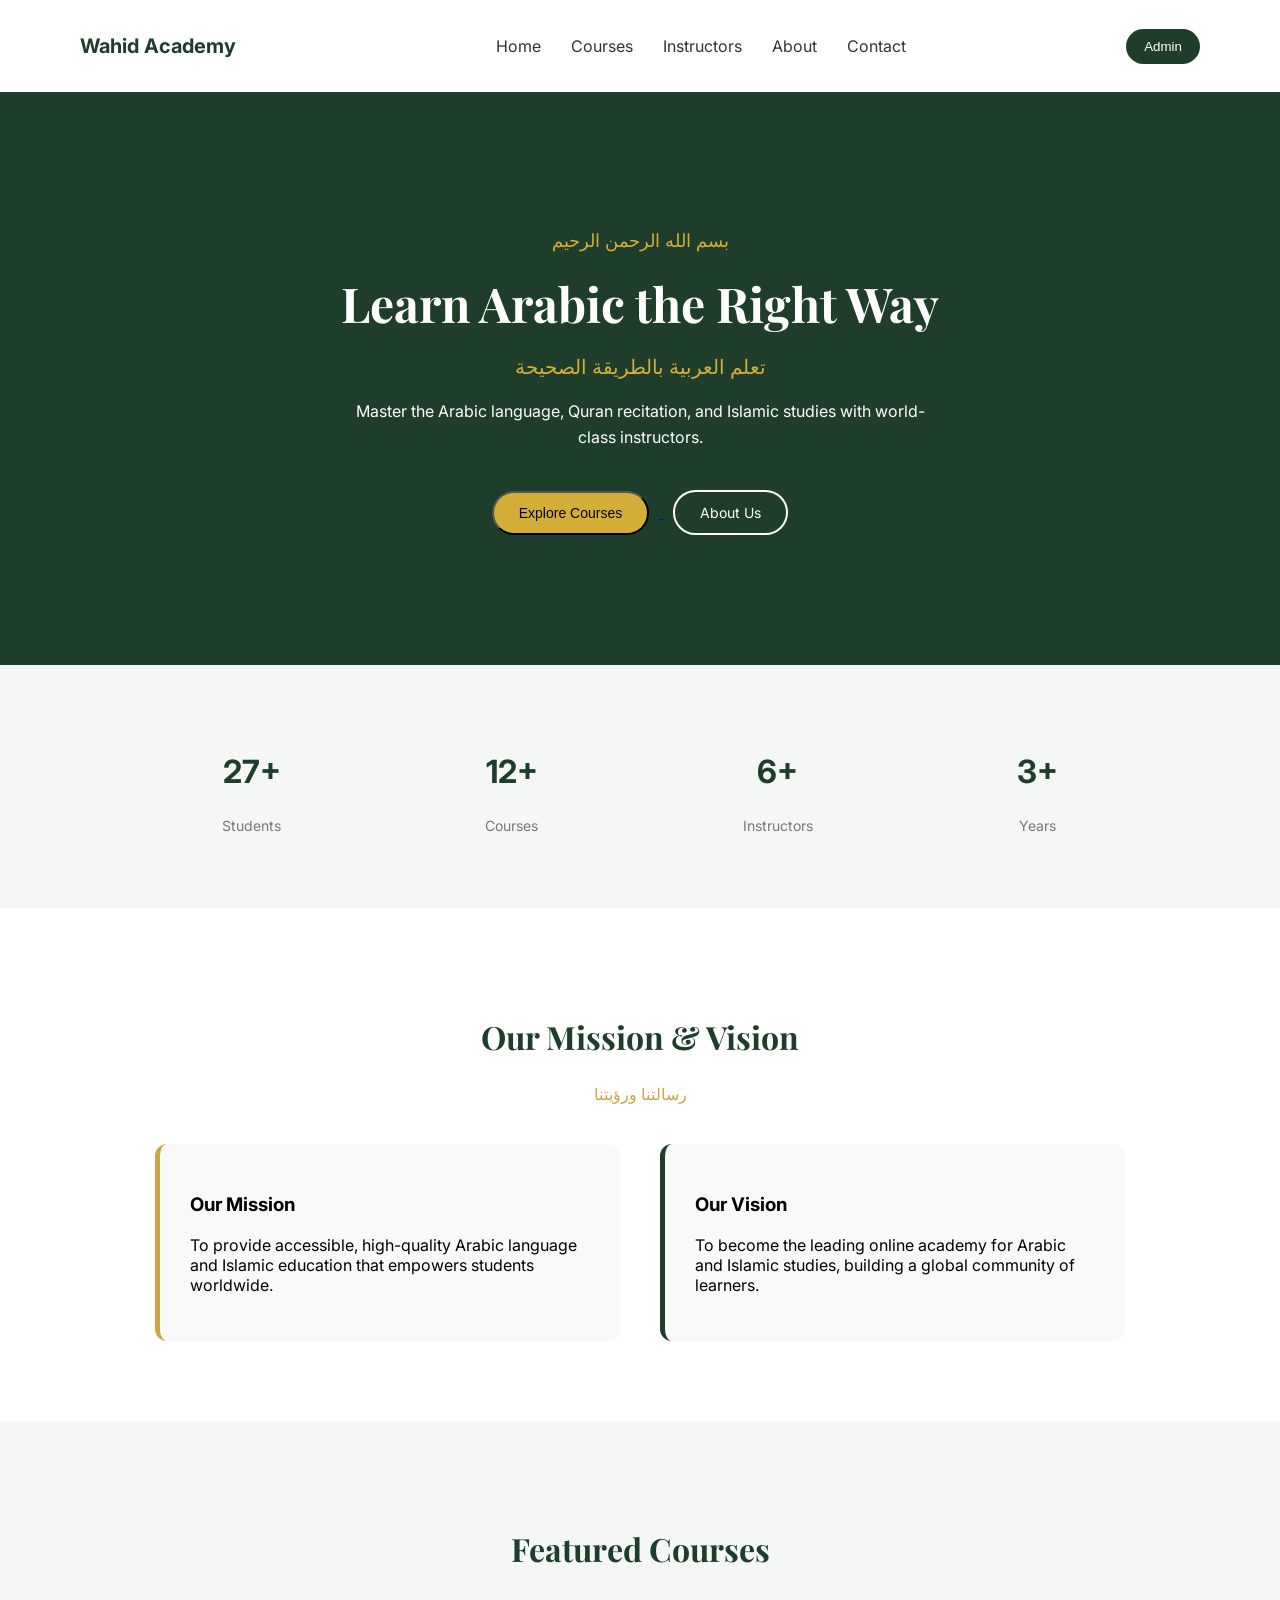
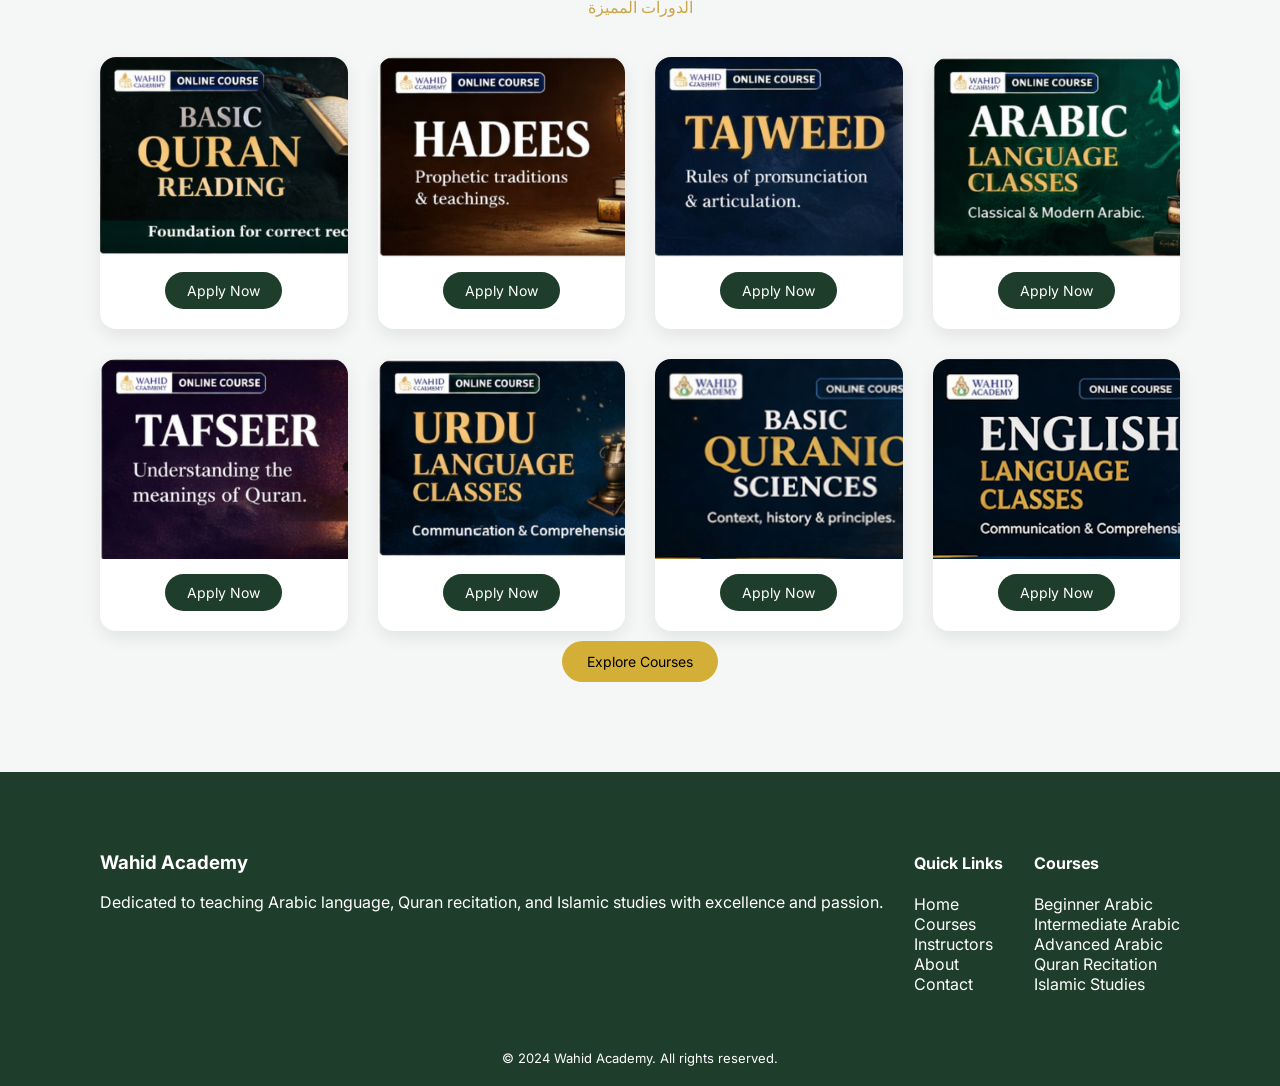
==== index.html @ 6354a17c "Add files via upload" ====
<!DOCTYPE html>
<html lang="en">
<head>
  <meta charset="UTF-8">
  <title>Wahid Academy</title>

  <!-- Google Font -->
  <link href="https://fonts.googleapis.com/css2?family=Playfair+Display:wght@600&family=Inter&display=swap" rel="stylesheet">

  <link rel="stylesheet" href="style.css">
</head>

<body>

<nav class="navbar">
  <div class="logo">Wahid Academy</div>

  <ul class="nav-links">
    <li><a href="index.html" class="nav-link home">Home</a></li>
    <li><a href="courses.html" class="nav-link courses">Courses</a></li>
    <li><a href="instructors.html" class="nav-link instructors">Instructors</a></li>
    <li><a href="about.html" class="nav-link about">About</a></li>
    <li><a href="contact.html" class="nav-link contact">Contact</a></li>
  </ul>

  <button class="admin-btn">Admin</button>
</nav>

  <!-- HERO SECTION -->
  <section class="hero">

    <p class="arabic-top">بسم الله الرحمن الرحيم</p>

    <h1>Learn Arabic the Right Way</h1>

    <p class="arabic-sub">تعلم العربية بالطريقة الصحيحة</p>

    <p class="description">
      Master the Arabic language, Quran recitation, and Islamic studies
      with world-class instructors.
    </p>

    <div class="hero-buttons">
<a href="courses.html">
  <button class="btn primary">Explore Courses</button>
</a><a href="about.html" class="btn outline">About Us</a>    </div>

  </section>



<!-- STATS -->
<section class="stats">

  <div class="stat">
    <h2>27+</h2>
    <p>Students</p>
  </div>

  <div class="stat">
    <h2>12+</h2>
    <p>Courses</p>
  </div>

  <div class="stat">
    <h2>6+</h2>
    <p>Instructors</p>
  </div>

  <div class="stat">
    <h2>3+</h2>
    <p>Years</p>
  </div>

</section>

<section class="mission-section">

  <h2 class="section-title">Our Mission & Vision</h2>
  <p class="arabic-title">رسالتنا ورؤيتنا</p>

  <div class="mission-cards">

    <div class="card mission">
      <h3>Our Mission</h3>
      <p>
        To provide accessible, high-quality Arabic language and Islamic education
        that empowers students worldwide.
      </p>
    </div>

    <div class="card vision">
      <h3>Our Vision</h3>
      <p>
        To become the leading online academy for Arabic and Islamic studies,
        building a global community of learners.
      </p>
    </div>

  </div>

</section>

<section class="courses-section">

  <h2 class="section-title">Featured Courses</h2>
  <p class="arabic-title">الدورات المميزة</p>

 <div class="courses-grid">

  <div class="course-card">
    <img src="images/quran.png">
<a href="https://forms.gle/Cb4EhrpAyU4jkwCt6" target="_blank" class="apply-btn">
  Apply Now
</a></div>

  <div class="course-card">
    <img src="images/hadees.png">
<a href="https://forms.gle/Cb4EhrpAyU4jkwCt6" target="_blank" class="apply-btn">
  Apply Now
</a>  </div>

  <div class="course-card">
    <img src="images/tajweed.png">
<a href="https://forms.gle/Cb4EhrpAyU4jkwCt6" target="_blank" class="apply-btn">
  Apply Now
</a>  </div>

  <div class="course-card">
    <img src="images/arabic.png">
<a href="https://forms.gle/Cb4EhrpAyU4jkwCt6" target="_blank" class="apply-btn">
  Apply Now
</a>  </div>

  <div class="course-card">
    <img src="images/tafseer.png">
<a href="https://forms.gle/Cb4EhrpAyU4jkwCt6" target="_blank" class="apply-btn">
  Apply Now
</a>  </div>

  <div class="course-card">
    <img src="images/urdu.png">
<a href="https://forms.gle/Cb4EhrpAyU4jkwCt6" target="_blank" class="apply-btn">
  Apply Now
</a>  </div>

  <div class="course-card">
    <img src="images/quranic.png">
<a href="https://forms.gle/Cb4EhrpAyU4jkwCt6" target="_blank" class="apply-btn">
  Apply Now
</a>  </div>

  <div class="course-card">
    <img src="images/english.png">
<a href="https://forms.gle/Cb4EhrpAyU4jkwCt6" target="_blank" class="apply-btn">
  Apply Now
</a>  </div>

</div>

<a href="courses.html" class="btn primary">Explore Courses</a>
</section>

<footer class="footer">

  <div class="footer-container">

    <!-- Left -->
    <div class="footer-col">
      <h3>Wahid Academy</h3>
      <p>
        Dedicated to teaching Arabic language, Quran recitation,
        and Islamic studies with excellence and passion.
      </p>
    </div>

    <!-- Middle -->
    <div class="footer-col">
      <h4>Quick Links</h4>
      <ul>
        <li>Home</li>
        <li>Courses</li>
        <li>Instructors</li>
        <li>About</li>
        <li>Contact</li>
      </ul>
    </div>

    <!-- Right -->
    <div class="footer-col">
      <h4>Courses</h4>
      <ul>
        <li>Beginner Arabic</li>
        <li>Intermediate Arabic</li>
        <li>Advanced Arabic</li>
        <li>Quran Recitation</li>
        <li>Islamic Studies</li>
      </ul>
    </div>

  </div>

  <div class="footer-bottom">
    © 2024 Wahid Academy. All rights reserved.
  </div>

</footer>










</body>
</html>
---- style.css ----
body {
  margin: 0;
  font-family: 'Inter', sans-serif;
  background-color: #f4f7f6;
}

/* NAVBAR */
.navbar {
  display: flex;
  justify-content: space-between;
  align-items: center;
  padding: 20px 80px;
  background: #ffffff;
}

.logo {
  font-weight: bold;
  font-size: 20px;
  color: #1f3d2b;
}

.logo a {
  text-decoration: none;
  color: #1f3d2b;
}

.nav-links {
  list-style: none;
  display: flex;
  gap: 30px;
}

.nav-links a {
  text-decoration: none;
  color: #333;
}

.nav-links a.active {
  color: #caa64b;
  border-bottom: 2px solid #caa64b;
  padding-bottom: 3px;
}

.admin-btn {
  background: #1f3d2b;
  color: white;
  border: none;
  padding: 10px 18px;
  border-radius: 20px;
}

/* HERO */
.hero {
  background-color: #1f3d2b;
  color: white;
  text-align: center;
  padding: 120px 20px;
}

.hero h1 {
  font-family: 'Playfair Display', serif;
  font-size: 48px;
  margin: 20px 0;
}

.arabic-top,
.arabic-sub {
  color: #d4af37;
}

.arabic-top {
  font-size: 18px;
}

.arabic-sub {
  font-size: 20px;
}

.description {
  max-width: 600px;
  margin: 20px auto 0;
  line-height: 1.6;
}

.hero-buttons {
  margin-top: 30px;
}

.btn {
  padding: 12px 25px;
  margin: 10px;
  border-radius: 25px;
  cursor: pointer;
  font-size: 14px;
  text-decoration: none;
  display: inline-block;
}

.primary {
  background: #d4af37;
  color: black;
}

.outline {
  background: transparent;
  border: 2px solid white;
  color: white;
}

/* STATS */
.stats {
  display: flex;
  justify-content: space-around;
  padding: 60px 120px;
  text-align: center;
}

.stat h2 {
  color: #1f3d2b;
  font-size: 32px;
}

.stat p {
  color: #777;
  font-size: 14px;
}

/* MISSION */
.mission-section {
  padding: 80px 100px;
  background: #fff;
  text-align: center;
}

.section-title {
  font-size: 32px;
  color: #1f3d2b;
  font-family: 'Playfair Display', serif;
}

.arabic-title {
  color: #caa64b;
  margin-bottom: 40px;
}

.mission-cards {
  display: flex;
  gap: 40px;
  justify-content: center;
}

.card {
  background: #f9f9f9;
  padding: 30px;
  border-radius: 12px;
  width: 400px;
  text-align: left;
}

.mission {
  border-left: 5px solid #caa64b;
}

.vision {
  border-left: 5px solid #1f3d2b;
}

/* COURSES */
.courses-section {
  padding: 80px 100px;
  text-align: center;
}

.courses-grid {
  display: grid;
  grid-template-columns: repeat(4, 1fr);
  gap: 30px;
  margin-top: 40px;
}

.course-card {
  background: #fff;
  border-radius: 16px;
  overflow: hidden;
  text-align: center;
  box-shadow: 0 6px 18px rgba(0,0,0,0.08);
  transition: 0.3s;

  display: flex;
  flex-direction: column;
  justify-content: space-between;
}

.course-card img {
  width: 100%;
  height: 200px;
  object-fit: cover;
  object-position: 0; /* ✅ as you wanted */
}

.course-card:hover {
  transform: translateY(-10px);
}

/* APPLY BUTTON */
.apply-btn {
  display: inline-block;
  margin: 15px auto 20px;
  padding: 10px 22px;
  background: #1f3d2b;
  color: #fff;
  text-decoration: none;
  border-radius: 25px;
  font-size: 14px;
  transition: 0.3s;
}

.apply-btn:hover {
  background: #caa64b;
  color: #000;
}

/* VIEW BUTTON */
.view-btn {
  margin-top: 40px;
  padding: 12px 30px;
  border: none;
  border-radius: 25px;
  background: #1f3d2b;
  color: white;
  cursor: pointer;
}

/* FOOTER */
.footer {
  background: #1f3d2b;
  color: #fff;
  padding: 60px 100px 20px;
}

.footer-container {
  display: flex;
  justify-content: space-between;
}

.footer-col ul {
  list-style: none;
  padding: 0;
}

.footer-bottom {
  text-align: center;
  margin-top: 40px;
  font-size: 13px;
}

/* ABOUT PAGE */
.about-hero {
  background: #1f3d2b;
  color: white;
  text-align: center;
  padding: 100px 20px;
}

.about-container {
  display: flex;
  gap: 60px;
  padding: 80px 100px;
}

.about-card {
  background: #1f3d2b;
  color: white;
  padding: 40px;
  border-radius: 16px;
}

/* VALUES */
.values-cards {
  display: flex;
  justify-content: center;
  gap: 30px;
  padding: 40px;
}

.value-card {
  background: #fff;
  padding: 30px;
  border-radius: 16px;
  width: 300px;
  text-align: center;
}

/* CONTACT */
.contact-container {
  display: flex;
  gap: 60px;
  padding: 80px 100px;
}

.contact-form {
  background: #fff;
  padding: 40px;
  border-radius: 16px;
}

/* INSTRUCTORS */
.instructors-section {
  padding: 100px;
  text-align: center;
}
/* INSTRUCTORS GRID */
.instructors-grid {
  display: grid;
  grid-template-columns: repeat(4, 1fr);
  gap: 40px;
  margin-top: 50px;
}

/* CARD */
.instructor-card {
  text-align: center;
}

/* IMAGE */
.instructor-card img {
  width: 100%;
  height: 260px;
  object-fit: cover;
  border-radius: 10px;
}

/* NAME */
.instructor-card h3 {
  margin-top: 15px;
  font-size: 18px;
  color: #1f3d2b;
}

/* ROLE */
.instructor-card p {
  font-size: 13px;
  color: #777;
  margin-top: 5px;
}
.instructor-card:hover {
  transform: translateY(-10px);
}

.instructor-card:hover img {
  transform: scale(1.05);
  transition: 0.3s;
}

.instructor-card {
  box-shadow: 0 5px 20px rgba(0,0,0,0.08);
  padding: 15px;
  border-radius: 12px;
  background: #fff;
}
.instructor-card h3 {
  margin-top: 15px;
  font-size: 18px;
  color: #1f3d2b;
}

.instructor-card p {
  font-size: 13px;
  color: #777;
  margin-top: 5px;
}

/* NAV LINKS */
.nav-links a {
  position: relative;
  text-decoration: none;
  color: #333;
  padding-bottom: 5px;
  transition: 0.3s;
}

/* HOVER EFFECT */
.nav-links a:hover {
  color: #caa64b;
}

/* UNDERLINE ANIMATION */
.nav-links a::after {
  content: "";
  position: absolute;
  width: 0%;
  height: 2px;
  left: 0;
  bottom: 0;
  background: #caa64b;
  transition: 0.3s;
}

.nav-links a:hover::after {
  width: 100%;
}

/* ACTIVE LINK (CURRENT PAGE) */
.nav-links a.active {
  color: #caa64b;
  font-weight: 600;
}

/* ACTIVE UNDERLINE ALWAYS VISIBLE */
.nav-links a.active::after {
  width: 100%;
}
@media (max-width: 768px) {
  .courses-grid {
    grid-template-columns: repeat(2, 1fr);
  }
}
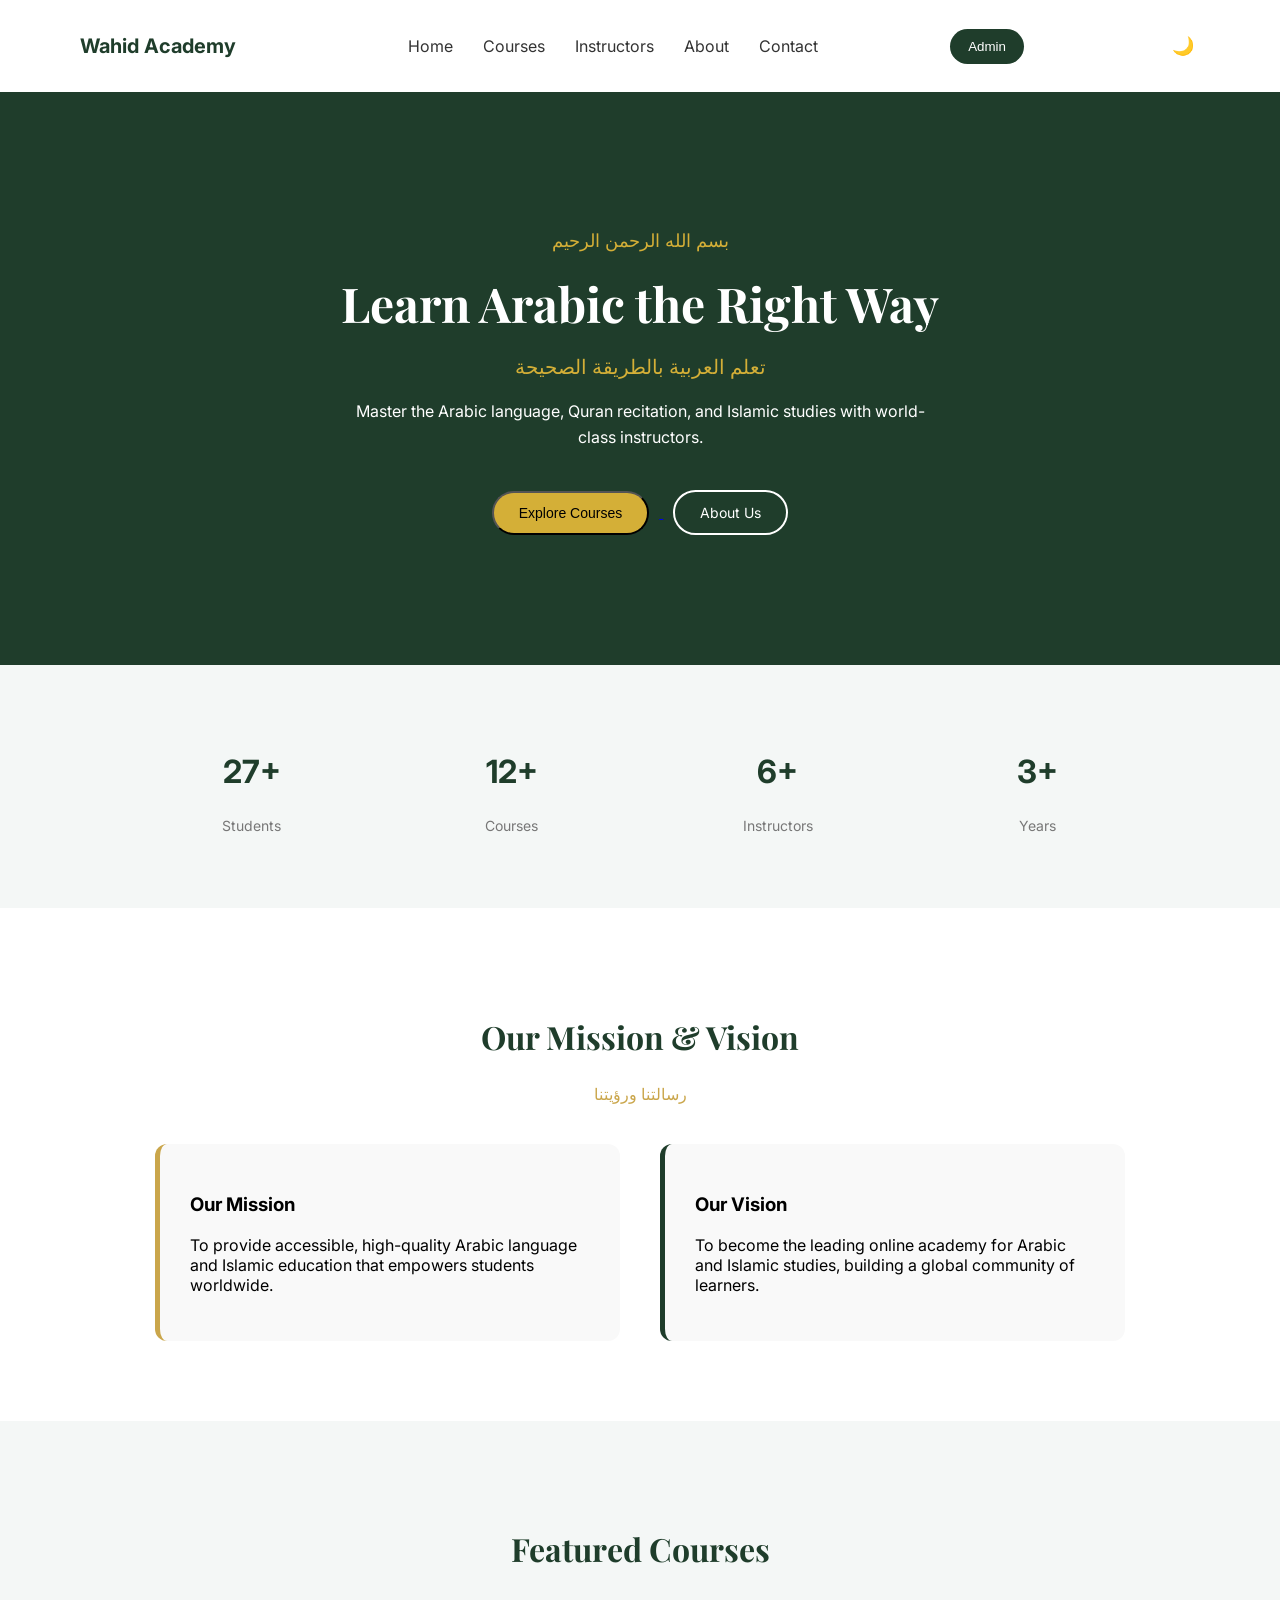
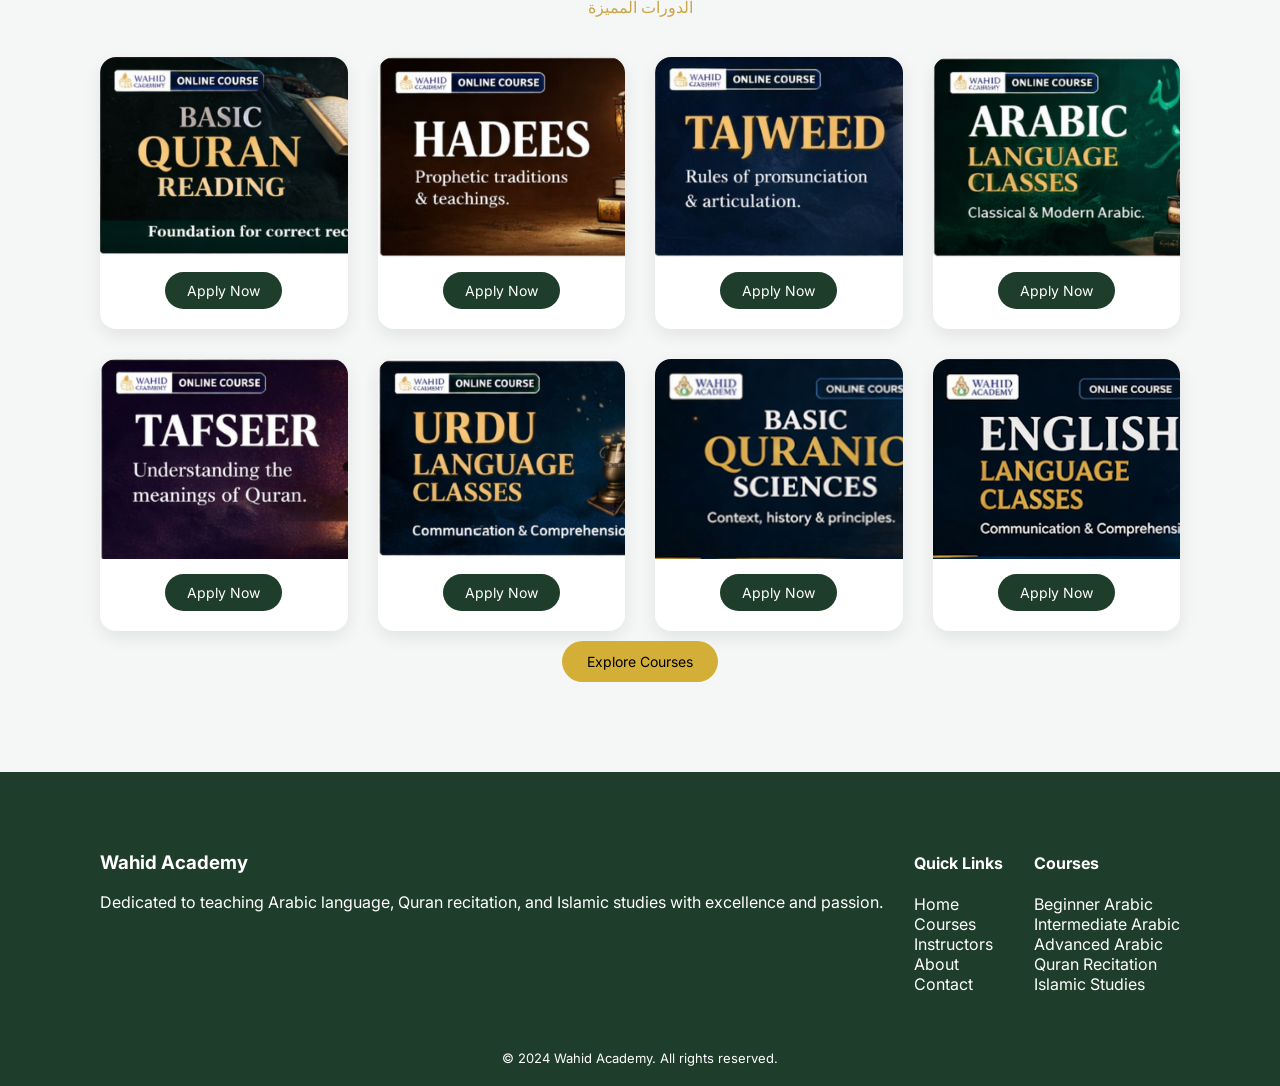
==== commit 119398bd: "Add files via upload" ====
--- a/index.html
+++ b/index.html
@@ -3,7 +3,7 @@
 <html lang="en">
 <head>
   <meta charset="UTF-8">
-  <title>Wahid Academy</title>
+  <title>Wahid Academy.</title>
 
   <!-- Google Font -->
   <link href="https://fonts.googleapis.com/css2?family=Playfair+Display:wght@600&family=Inter&display=swap" rel="stylesheet">
@@ -25,6 +25,7 @@
   </ul>
 
   <button class="admin-btn">Admin</button>
+  <button id="darkToggle" class="dark-btn">🌙</button>
 </nav>
 
   <!-- HERO SECTION -->
@@ -111,49 +112,49 @@
 
   <div class="course-card">
     <img src="images/quran.png">
-<a href="https://forms.gle/Cb4EhrpAyU4jkwCt6" target="_blank" class="apply-btn">
+<a href="https://forms.gle/CHpMtpKYuFc5ah2k8" target="_blank" class="apply-btn">
   Apply Now
 </a></div>
 
   <div class="course-card">
     <img src="images/hadees.png">
-<a href="https://forms.gle/Cb4EhrpAyU4jkwCt6" target="_blank" class="apply-btn">
+<a href="https://forms.gle/CHpMtpKYuFc5ah2k8" target="_blank" class="apply-btn">
   Apply Now
 </a>  </div>
 
   <div class="course-card">
     <img src="images/tajweed.png">
-<a href="https://forms.gle/Cb4EhrpAyU4jkwCt6" target="_blank" class="apply-btn">
+<a href="https://forms.gle/CHpMtpKYuFc5ah2k8" target="_blank" class="apply-btn">
   Apply Now
 </a>  </div>
 
   <div class="course-card">
     <img src="images/arabic.png">
-<a href="https://forms.gle/Cb4EhrpAyU4jkwCt6" target="_blank" class="apply-btn">
+<a href="https://forms.gle/CHpMtpKYuFc5ah2k8" target="_blank" class="apply-btn">
   Apply Now
 </a>  </div>
 
   <div class="course-card">
     <img src="images/tafseer.png">
-<a href="https://forms.gle/Cb4EhrpAyU4jkwCt6" target="_blank" class="apply-btn">
+<a href="https://forms.gle/CHpMtpKYuFc5ah2k8"target="_blank" class="apply-btn">
   Apply Now
 </a>  </div>
 
   <div class="course-card">
     <img src="images/urdu.png">
-<a href="https://forms.gle/Cb4EhrpAyU4jkwCt6" target="_blank" class="apply-btn">
+<a href="https://forms.gle/CHpMtpKYuFc5ah2k8" target="_blank" class="apply-btn">
   Apply Now
 </a>  </div>
 
   <div class="course-card">
     <img src="images/quranic.png">
-<a href="https://forms.gle/Cb4EhrpAyU4jkwCt6" target="_blank" class="apply-btn">
+<a href="https://forms.gle/CHpMtpKYuFc5ah2k8"target="_blank" class="apply-btn">
   Apply Now
 </a>  </div>
 
   <div class="course-card">
     <img src="images/english.png">
-<a href="https://forms.gle/Cb4EhrpAyU4jkwCt6" target="_blank" class="apply-btn">
+<a href="https://forms.gle/CHpMtpKYuFc5ah2k8" target="_blank" class="apply-btn">
   Apply Now
 </a>  </div>
 
@@ -211,7 +212,13 @@
 
 
 
-
+<script>
+  const toggle = document.getElementById("darkToggle");
+
+  toggle.addEventListener("click", () => {
+    document.body.classList.toggle("dark");
+  });
+</script>
 
 
 
--- a/style.css
+++ b/style.css
@@ -414,4 +414,159 @@
   .courses-grid {
     grid-template-columns: repeat(2, 1fr);
   }
+}
+
+/* DARK MODE BASE */
+body.dark {
+  background-color: #0f1720;
+  color: #ffffff;
+}
+
+/* NAVBAR */
+body.dark .navbar {
+  background: #111827;
+}
+
+/* CARDS */
+body.dark .card,
+body.dark .course-card,
+body.dark .about-card,
+body.dark .contact-form {
+  background: #1f2937;
+  color: #fff;
+}
+
+/* TEXT */
+body.dark p {
+  color: #ccc;
+}
+
+/* FOOTER */
+body.dark .footer {
+  background: #111827;
+}
+
+/* BUTTON */
+.dark-btn {
+  background: none;
+  border: none;
+  font-size: 18px;
+  cursor: pointer;
+  margin-left: 10px;
+}
+
+/* ===== DARK MODE ===== */
+
+body.dark {
+  background-color: #0f1720;
+  color: #ffffff;
+}
+
+/* NAVBAR */
+body.dark .navbar {
+  background: #111827;
+}
+
+/* HERO */
+body.dark .hero {
+  background: #111827;
+}
+
+/* TEXT */
+body.dark p,
+body.dark h1,
+body.dark h2,
+body.dark h3 {
+  color: #ffffff;
+}
+
+/* CARDS */
+body.dark .card,
+body.dark .course-card,
+body.dark .contact-form,
+body.dark .about-card {
+  background: #1f2937;
+  color: #fff;
+}
+
+/* STATS */
+body.dark .stats {
+  background: #0f1720;
+}
+
+/* FOOTER */
+body.dark .footer {
+  background: #111827;
+}
+
+/* BUTTON */
+.dark-btn {
+  background: none;
+  border: none;
+  font-size: 18px;
+  cursor: pointer;
+  margin-left: 10px;
+}
+
+body {
+  transition: all 0.3s ease;
+}
+
+/* CONTACT PAGE DARK MODE */
+
+body.dark .contact-container {
+  background: #0f1720;
+}
+
+body.dark .contact-info {
+  color: #ffffff;
+}
+
+body.dark .contact-form {
+  background: #1f2937;
+  color: #fff;
+}
+
+body.dark input,
+body.dark textarea {
+  background: #111827;
+  color: #fff;
+  border: 1px solid #444;
+}
+/* JOIN AS LECTURER */
+.join-lecturer {
+  text-align: center;
+  margin: 30px 0 50px;
+}
+
+.join-text {
+  color: #777;
+  margin-bottom: 10px;
+  font-size: 14px;
+}
+
+.join-btn {
+  display: inline-block;
+  padding: 12px 30px;
+  background: #caa64b;
+  color: #000;
+  border-radius: 25px;
+  text-decoration: none;
+  font-weight: 500;
+  transition: 0.3s;
+}
+
+.join-btn:hover {
+  background: #1f3d2b;
+  color: #fff;
+}
+
+/* DARK MODE SUPPORT */
+body.dark .join-text {
+  color: #ccc;
+}
+
+body.dark .join-btn {
+  background: #caa64b;
+  color: #000;
 }
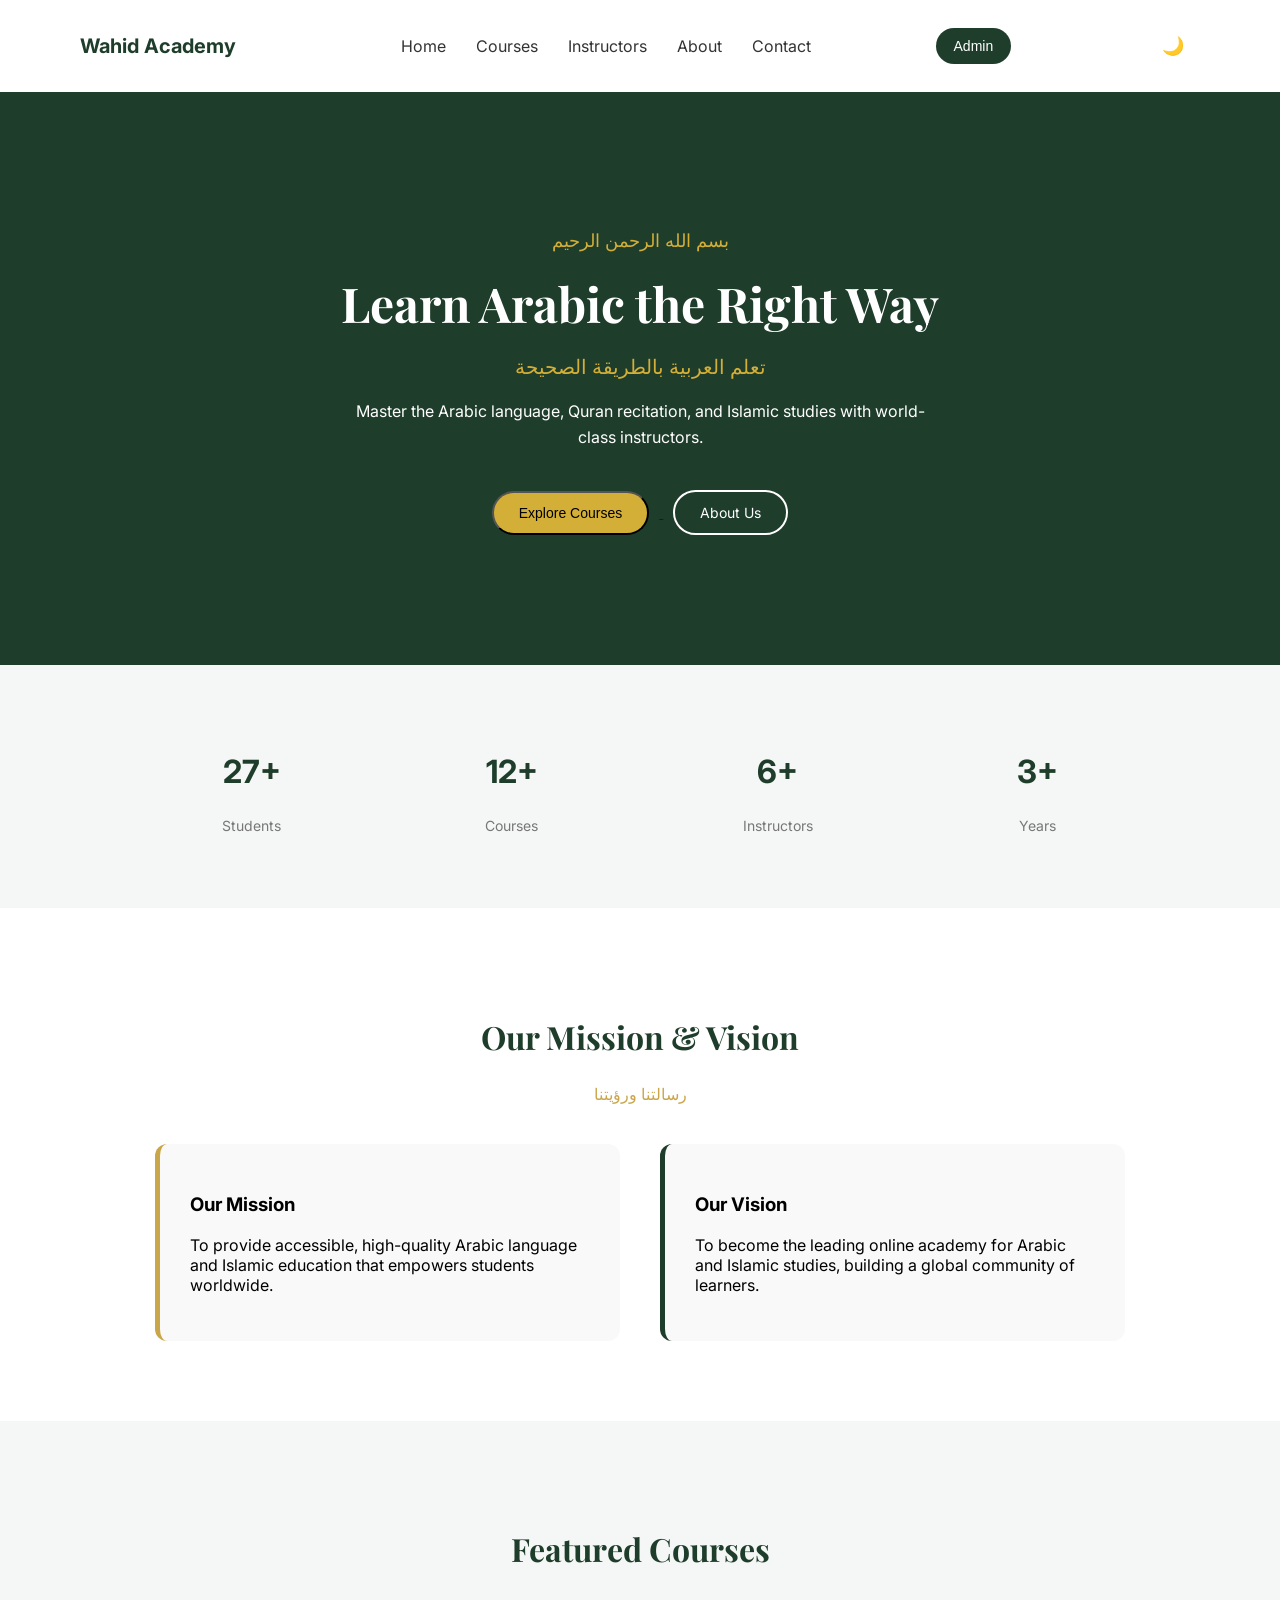
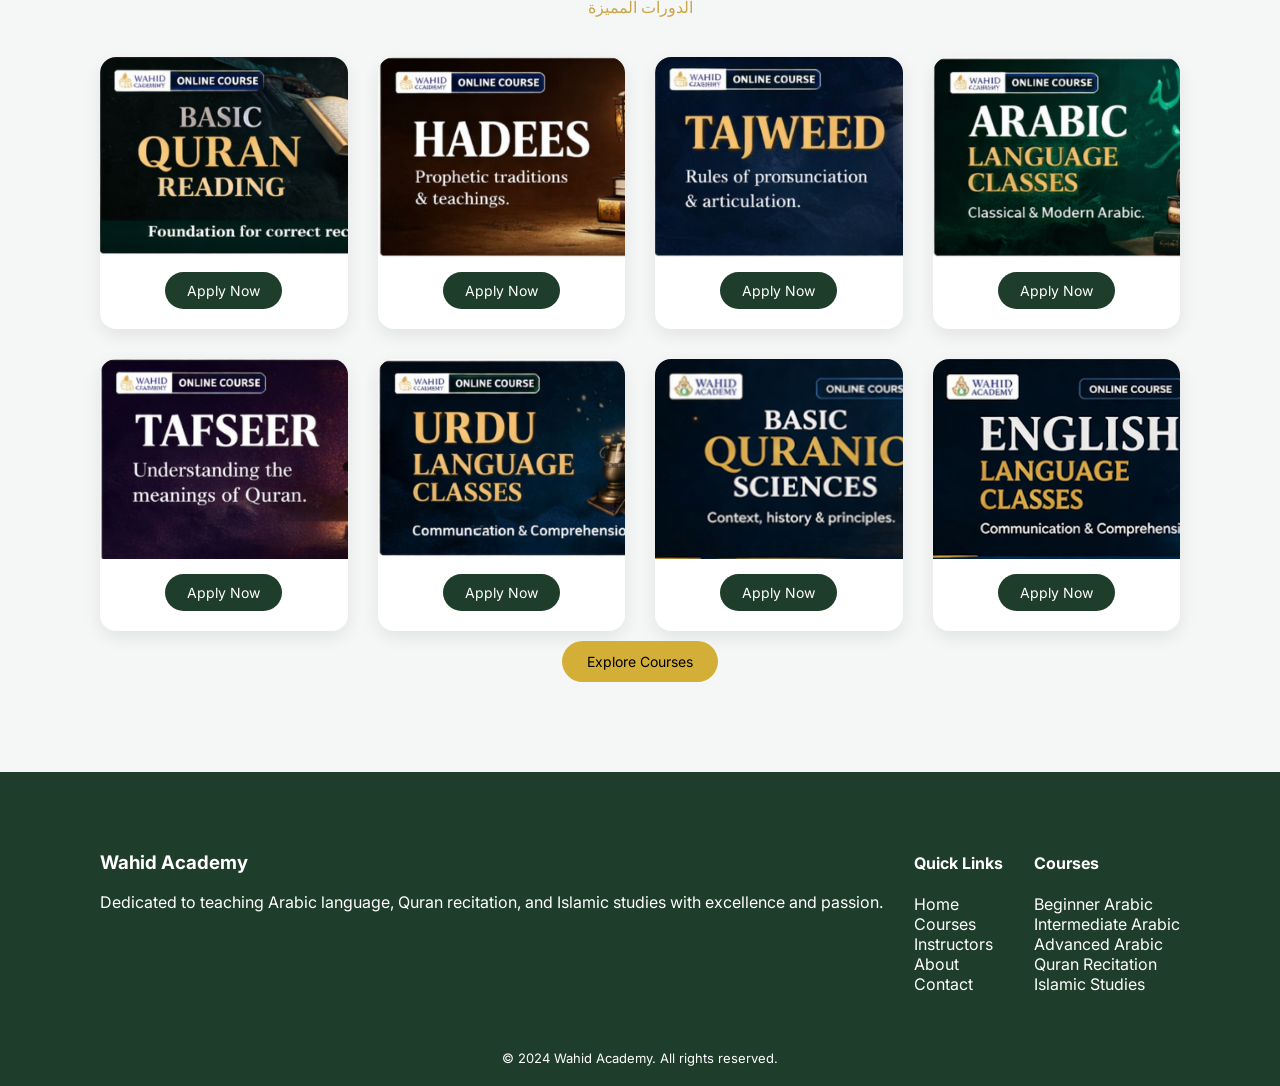
==== commit d980e0da: "Update index.html" ====
--- a/index.html
+++ b/index.html
@@ -220,8 +220,8 @@
   });
 </script>
 
-
+<meta name="viewport" content="width=device-width, initial-scale=1.0">
 
 
 </body>
-</html>+</html>
--- a/style.css
+++ b/style.css
@@ -569,4 +569,86 @@
 body.dark .join-btn {
   background: #caa64b;
   color: #000;
-}+}
+
+
+/* MOBILE RESPONSIVE */
+@media (max-width: 768px) {
+
+  /* NAVBAR */
+  nav {
+    padding: 15px 20px;
+    flex-direction: column;
+    gap: 10px;
+  }
+
+  nav ul {
+    flex-wrap: wrap;
+    justify-content: center;
+    gap: 15px;
+  }
+
+  /* HERO */
+  .hero {
+    padding: 60px 20px;
+  }
+
+  .hero h1 {
+    font-size: 28px;
+  }
+
+  .hero p {
+    font-size: 14px;
+  }
+
+  /* ABOUT SECTION */
+  .about-container {
+    flex-direction: column;
+    text-align: center;
+  }
+
+  .about-image img {
+    max-width: 250px;
+  }
+
+  .about-text {
+    max-width: 100%;
+  }
+
+  /* SECTIONS */
+  section {
+    padding: 40px 20px;
+  }
+
+  /* EDUCATION / CARDS */
+  .education-item {
+    padding-left: 15px;
+  }
+
+  /* BUTTON */
+  .about-text button {
+    width: 100%;
+    max-width: 200px;
+  }
+
+  /* STATS SECTION */
+  .stats {
+    flex-direction: column;
+    gap: 20px;
+  }
+
+  .stat-item {
+    text-align: center;
+  }
+
+  /* CARDS (Mission, Courses etc) */
+  .cards {
+    flex-direction: column;
+    gap: 20px;
+  }
+}
+
+button {
+  font-size: 14px;
+  padding: 10px 16px;
+}
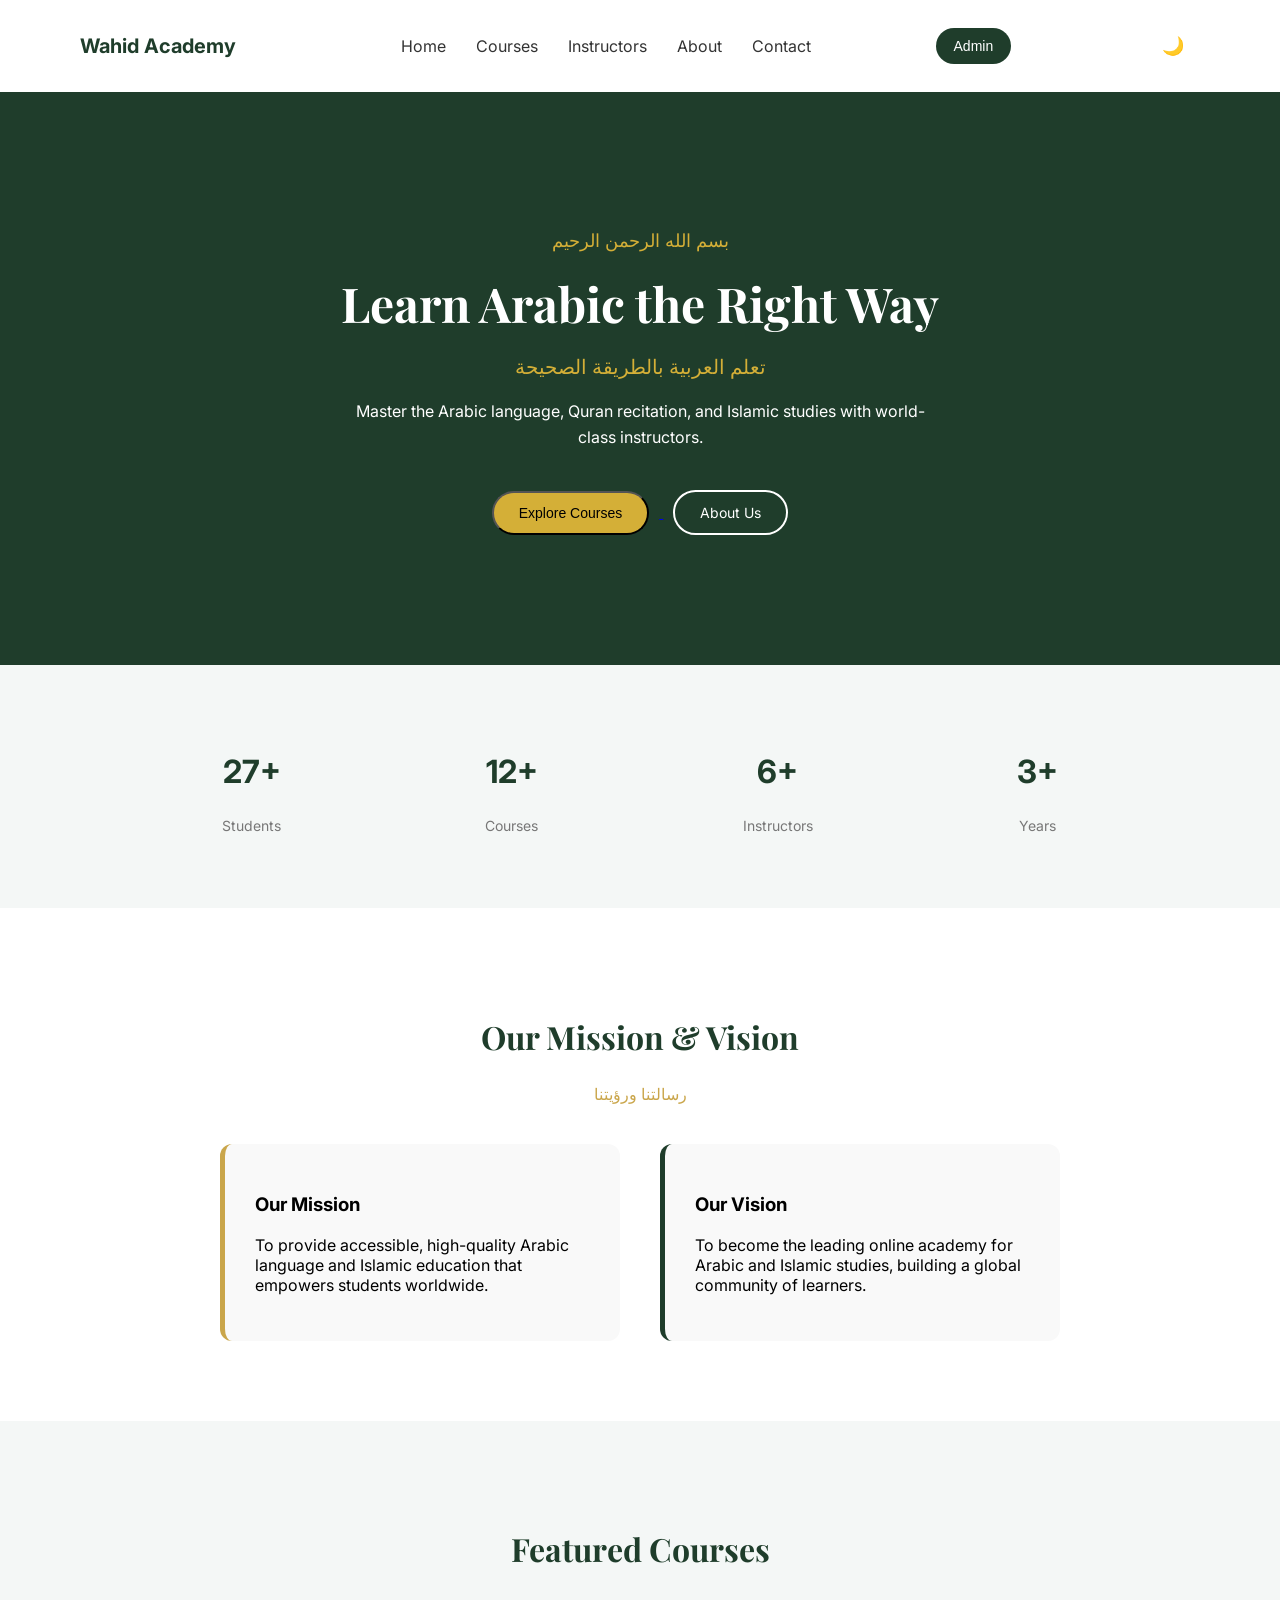
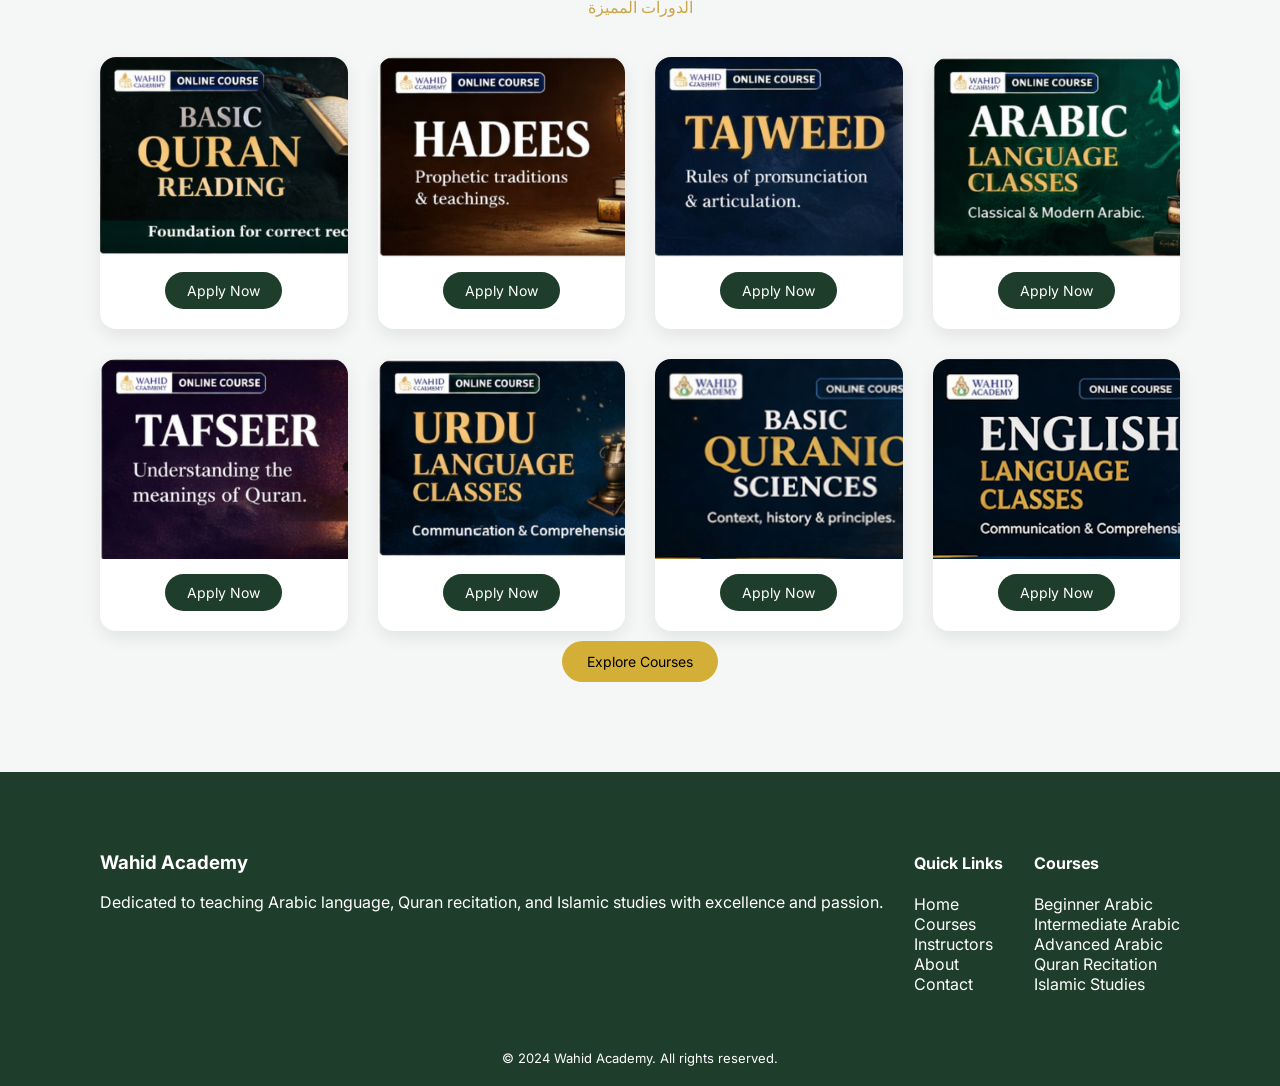
==== commit b120954d: "Add files via upload" ====
--- a/index.html
+++ b/index.html
@@ -9,6 +9,8 @@
   <link href="https://fonts.googleapis.com/css2?family=Playfair+Display:wght@600&family=Inter&display=swap" rel="stylesheet">
 
   <link rel="stylesheet" href="style.css">
+    <meta name="viewport" content="width=device-width, initial-scale=1.0">
+
 </head>
 
 <body>
@@ -220,8 +222,8 @@
   });
 </script>
 
-<meta name="viewport" content="width=device-width, initial-scale=1.0">
+
 
 
 </body>
-</html>
+</html>
--- a/style.css
+++ b/style.css
@@ -652,3 +652,106 @@
   font-size: 14px;
   padding: 10px 16px;
 }
+/* =========================
+   MOBILE RESPONSIVE FIX
+   ========================= */
+
+* {
+  box-sizing: border-box;
+}
+
+@media (max-width: 768px) {
+
+  /* NAVBAR */
+  nav {
+    flex-direction: column;
+    text-align: center;
+    padding: 15px 20px;
+  }
+
+  nav ul {
+    flex-direction: column;
+    gap: 10px;
+    margin-top: 10px;
+  }
+
+  nav .admin-btn {
+    margin-top: 10px;
+  }
+
+  /* HERO SECTION */
+  .hero {
+    padding: 60px 20px;
+  }
+
+  .hero h1 {
+    font-size: 26px;
+    line-height: 1.3;
+  }
+
+  .hero p {
+    font-size: 14px;
+  }
+
+  .hero-buttons {
+    display: flex;
+    flex-direction: column;
+    gap: 10px;
+    align-items: center;
+  }
+
+  /* BUTTONS */
+  button {
+    width: 100%;
+    max-width: 250px;
+  }
+
+  /* SECTIONS */
+  section {
+    padding: 40px 20px;
+  }
+
+  /* ABOUT SECTION */
+  .about-container {
+    flex-direction: column;
+    text-align: center;
+    gap: 30px;
+  }
+
+  .about-image img {
+    max-width: 250px;
+  }
+
+  .about-text {
+    max-width: 100%;
+  }
+
+  /* STATS */
+  .stats {
+    display: flex;
+    flex-direction: column;
+    gap: 20px;
+  }
+
+  .stat-item {
+    text-align: center;
+  }
+
+  /* COURSE GRID FIX (VERY IMPORTANT) */
+  .courses-container {
+    display: grid;
+    grid-template-columns: 1fr; /* 1 card per row */
+    gap: 20px;
+  }
+
+  /* CARDS (mission, courses etc) */
+  .cards {
+    flex-direction: column;
+    gap: 20px;
+  }
+
+  /* GENERAL TEXT */
+  h1, h2 {
+    text-align: center;
+  }
+}
